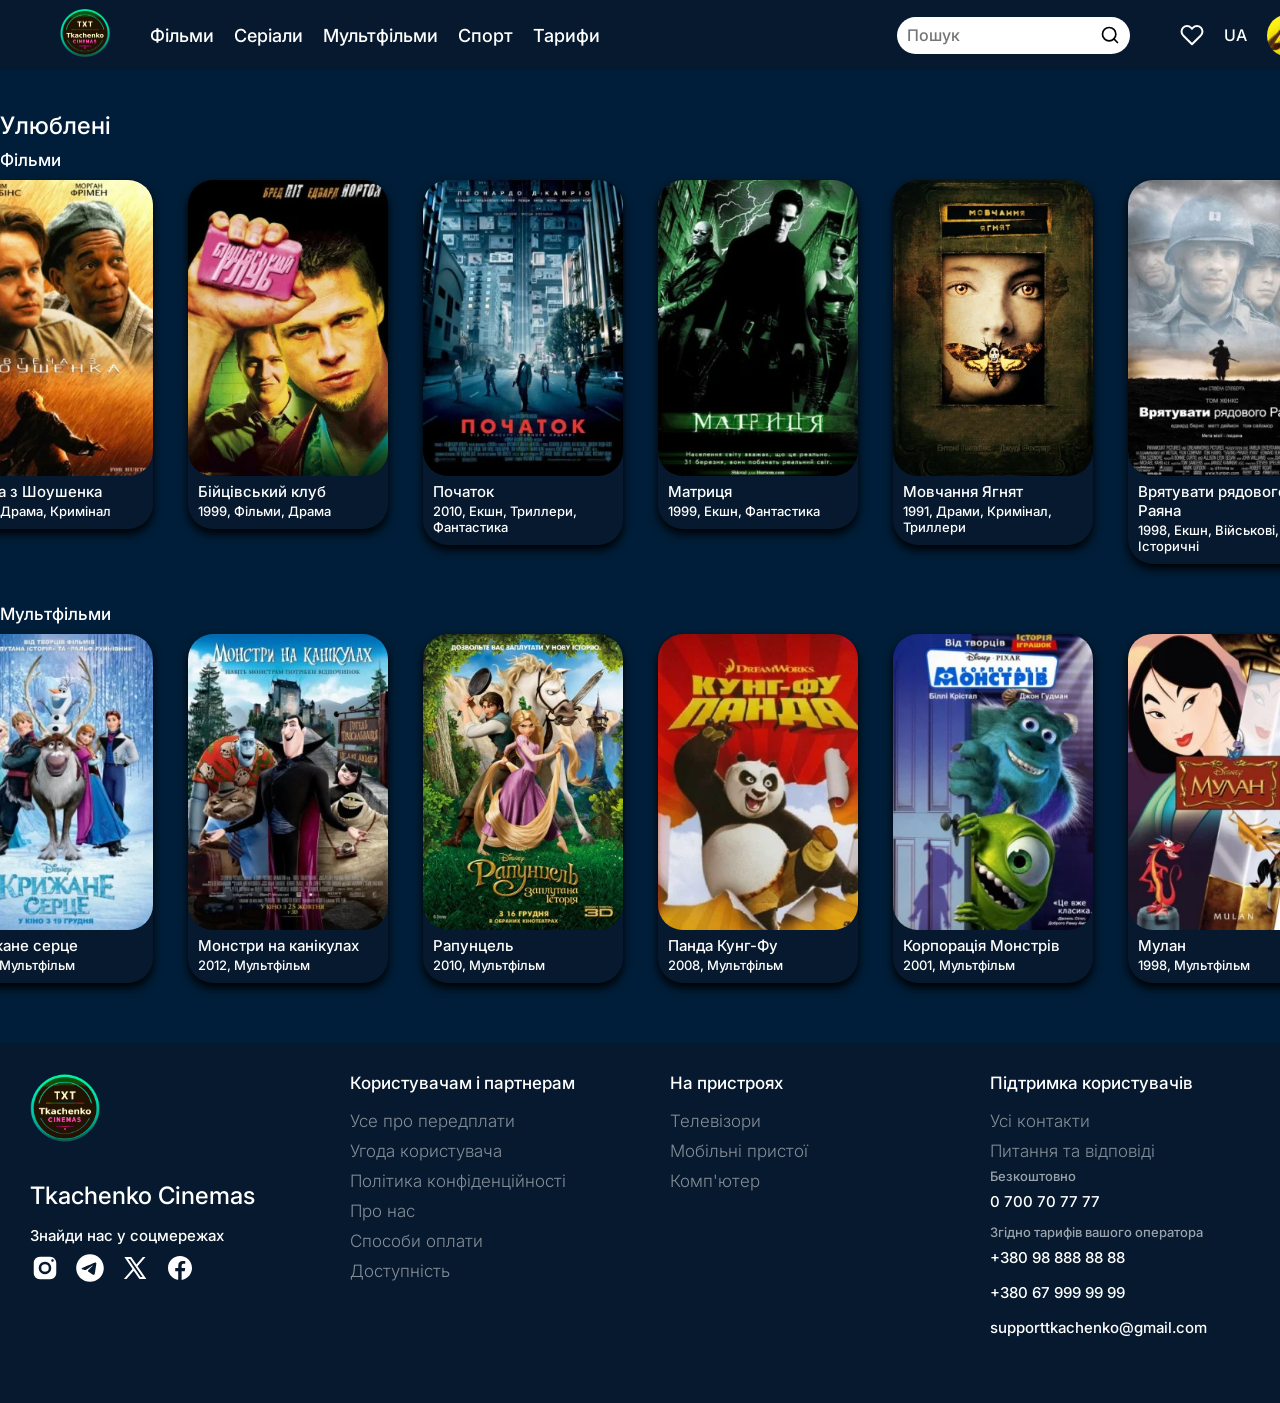
==== Lera/Favorites.html @ fb715da8 "Favorites" ====
<!DOCTYPE html>
<html lang="en">

<head>
    <meta charset="UTF-8">
    <link rel="stylesheet" href="FStyle.css">
    <link rel="preconnect" href="https://fonts.googleapis.com">
    <link rel="preconnect" href="https://fonts.gstatic.com" crossorigin>
    <link
        href="https://fonts.googleapis.com/css2?family=Inter:ital,opsz,wght@0,14..32,100..900;1,14..32,100..900&display=swap"
        rel="stylesheet">
    <meta name="viewport" content="width=device-width, initial-scale=1.0">
    <link rel="icon" type="image/x-icon" href="images/logo.png">
    <title>Tkachenko Cinema</title>
</head>
<body>
    
   <div class="header">
        <a href="HomePage.html">
            <img class="logo" src="images/logo.png" alt="logo">
        </a>
        <ul>
            <li class="header-btn"> <a href="#">Фільми</a></li>
            <li class="header-btn"> <a href="#">Серіали</a></li>
            <li class="header-btn"> <a href="#">Мультфільми</a></li>
            <li class="header-btn"> <a href="#">Спорт</a></li>
            <li class="header-btn"> <a href="#">Тарифи</a></li>
        </ul>
        <div class="search" id="search">
            <div class="search-input" id="search-input">
                <input placeholder="Пошук" id="input">
                <img class="search-img" src="icons/search.svg" alt="search-img">
            </div>
            <div class="suggestions" id="suggestions">
                <a href="/Vika/Film.html">
                    <div class="suggestion">
                        <img src="images/1.1.png" alt="">
                        <h5>Поганці 2</h5>
                        <h6>2025, Сімейні</h6>
                    </div>
                </a>
                <a href="/Vika/Film.html">
                    <div class="suggestion">
                        <img src="images/1.2.png" alt="">
                        <h5>Балерина</h5>
                        <h6>2025, Екшн</h6>
                    </div>
                </a>
                <a href="/Vika/Film.html">
                    <div class="suggestion">
                        <img src="images/1.3.png" alt="">
                        <h5>Місія неможлива: Фінальна розплата</h5>
                        <h6>2025, Екшн</h6>
                    </div>
                </a>
                <a href="/Vika/Film.html">
                    <div class="suggestion">
                        <img src="images/1.4.png" alt="">
                        <h5>Як приборкати дракона</h5>
                        <h6>2025, Екшн</h6>
                    </div>
                </a>
                <a class="search-btn" href="SearchPage.html">Розширений пошук</a>
            </div>
        </div>
        <div class="profile">
            <a class="favorites-btn" href="/Lera/Favorites.html"></a>
            <h4 class="lang">UA</h4>
            <a class="profile-btn" href="/Lera/Profile.html"></a>
        </div>
    </div>

    <!-- ОСНОВНИЙ КОНТЕНТ СТОРІНКИ "УЛЮБЛЕНІ" -->
    <div class="Genre-name">
        <h2>Улюблені</h2>
    </div>

    <!-- Блок Улюблені Фільми -->
    <div class="Genre-name">
        <h3>Фільми</h3>
    </div>
    <div class="Films">
       
        <a href="/Vika/Film.html">
            <div class="card">
                <img class="film-img" src="images/fav-1.png" alt="">
                <h5>Назад у майбутнє</h5>
                <h6>1985, Фантастика</h6>
            </div>
        </a>
       <a href="/Vika/Film.html">
            <div class="card">
                <img class="film-img" src="images/fav-2.png" alt="">
                <h5>Втеча з Шоушенка</h5>
                <h6>1994, Драма, Кримінал</h6>
            </div>
        </a>
        <a href="/Vika/Film.html">
            <div class="card">
                <img class="film-img" src="images/fav-3.png" alt="">
                <h5>Бійцівський клуб</h5>
                <h6>1999, Фільми, Драма</h6>
            </div>
        </a>
        <a href="/Vika/Film.html">
            <div class="card">
                <img class="film-img" src="images/fav-4.png" alt="">
                <h5>Початок</h5>
                <h6>2010, Екшн, Триллери, Фантастика</h6>
            </div>
        </a>
        <a href="/Vika/Film.html">
            <div class="card">
                <img class="film-img" src="images/fav-5.png" alt="">
                <h5>Матриця</h5>
                <h6>1999, Екшн, Фантастика</h6>
            </div>
        </a>
        <a href="/Vika/Film.html">
            <div class="card">
                <img class="film-img" src="images/fav-6.png" alt="">
                <h5>Мовчання Ягнят</h5>
                <h6>1991, Драми, Кримінал, Триллери</h6>
            </div>
        </a>
        <a href="/Vika/Film.html">
            <div class="card">
                <img class="film-img" src="images/fav-7.png" alt="">
                <h5>Врятувати рядового Раяна</h5>
                <h6>1998, Екшн, Військові, Історичні</h6>
            </div>
        </a>
        <a href="/Vika/Film.html">
            <div class="card">
                <img class="film-img" src="images/fav-8.png" alt="">
                <h5>Віднесені привидами</h5>
                <h6>2001, Аніме</h6>
            </div>
        </a>
       
    </div>

    
    <div class="Genre-name">
        <h3>Мультфільми</h3>
    </div>
    <div class="Films">
        <a href="/Vika/Film.html">
            <div class="card">
                <img class="film-img" src="images/fav-11.png" alt="">
                <h5>Тачки</h5>
                <h6>2006, Мультфільми</h6>
            </div>
        </a>
        <a href="/Vika/Film.html">
            <div class="card">
                <img class="film-img" src="images/fav-12.png" alt="">
                <h5>Крижане серце</h5>
                <h6>2013, Мультфільм</h6>
            </div>
        </a>
        <a href="/Vika/Film.html">
            <div class="card">
                <img class="film-img" src="images/fav-13.png" alt="">
                <h5>Монстри на канікулах</h5>
                <h6>2012, Мультфільм</h6>
            </div>
        </a>
        <a href="/Vika/Film.html">
            <div class="card">
                <img class="film-img" src="images/fav-14.png" alt="">
                <h5>Рапунцель</h5>
                <h6>2010, Мультфільм</h6>
            </div>
        </a>
        <a href="/Vika/Film.html">
            <div class="card">
                <img class="film-img" src="images/fav-15.png" alt="">
                <h5>Панда Кунг-Фу</h5>
                <h6>2008, Мультфільм</h6>
            </div>
        </a>
        <a href="/Vika/Film.html">
            <div class="card">
                <img class="film-img" src="images/fav-16.png" alt="">
                <h5>Корпорація Монстрів</h5>
                <h6>2001, Мультфільм</h6>
            </div>
        </a>
        <a href="/Vika/Film.html">
            <div class="card">
                <img class="film-img" src="images/fav-17.png" alt="">
                <h5>Мулан</h5>
                <h6>1998, Мультфільм</h6>
            </div>
        </a>
        <a href="/Vika/Film.html">
            <div class="card">
                <img class="film-img" src="images/fav-18.png" alt="">
                <h5>Нікчемний Я</h5>
                <h6>2010, Мультфільм</h6>
            </div>
        </a>
      
       
    </div>

    
    <div class="footer">
        <div class="footer-block">
            <img src="images/logo.png" alt="">
            <h2>Tkachenko Cinemas</h2>
            <h5>Знайди нас у соцмережах</h5>
            <div class="social-btn">
                <a class="instagram" href="#"></a>
                <a class="telegram" href="#"></a>
                <a class="X" href="#"></a>
                <a class="facebook" href="#"></a>
            </div>
        </div>
        <div class="footer-block">
            <h3>Користувачам і партнерам</h3>
            <div class="link">
                <a href="#">Усе про передплати </a>
            </div>
            <div class="link">
                <a href="#">Угода користувача </a>
            </div>
            <div class="link">
                <a href="#">Політика конфіденційності </a>
            </div>
            <div class="link">
                <a href="#">Про нас </a>
            </div>
            <div class="link">
                <a href="#">Способи оплати </a>
            </div>
            <div class="link">
                <a href="#">Доступність </a>
            </div>
        </div>
        <div class="footer-block">
            <h3>На пристроях</h3>
            <div class="link">
                <a href="#">Телевізори </a>
            </div>
            <div class="link">
                <a href="#">Мобільні пристої </a>
            </div>
            <div class="link">
                <a href="#">Комп'ютер </a>
            </div>
        </div>
        <div class="footer-block">
            <h3>Підтримка користувачів</h3>
            <div class="link">
                <a href="#">Усі контакти </a>
            </div>
            <div class="link">
                <a href="#">Питання та відповіді </a>
            </div>
            <h6>Безкоштовно</h6>
            <h5>0 700 70 77 77</h5>
            <h6>Згідно тарифів вашого оператора</h6>
            <h5>+380 98 888 88 88</h5>
            <h5>+380 67 999 99 99</h5>
            <h5>supporttkachenko@gmail.com</h5>
        </div>
    </div>

    <script src="HPJS.js" defer></script>
</body>
---- Lera/FStyle.css ----
* {
    margin: 0;
    width: 100%;
    height: 100%;
}

body {
    background-color: #001e39;
    justify-content: center;
    justify-items: center;

}

.header {
    display: flex;
    align-items: center;
    width: 100%;
    height: 70px;
    background-color: #06192E;
    padding-left: 60px;
}

.logo {
    height: 50px;
    width: 50px;
}

ul {
    display: flex;
    flex-flow: row;
    list-style: none;
    align-items: center;
    overflow: hidden;
    gap: 20px;
    white-space: nowrap;
}

.header-btn {
    font-size: 18px;
    font-weight: 700;
    height: 50%;
    width: auto;
}

li {
    align-content: center;
    text-align: center;
    cursor: pointer;
    display: flex;
}

li a {
    height: 100%;
    width: 100%;
}

a {
    height: auto;
    width: auto;
    text-decoration: none;
    font-size: 18px;
    text-align: center;
    align-content: center;
}

.search {
    display: flex;
    position: relative;
    width: 400px;
    height: 35px;
    flex-direction: column;
}

.search-input {
    position: relative;
    display: flex;
    justify-content: flex-end;
    align-items: center;
    z-index: 11;
    height: 35px;
}


input {
    position: absolute;
    align-content: center;
    width: 100%;
    font-size: 16px;
    border-radius: 34px;
    border: none;
    padding-left: 10px;
    color: black !important;
    outline: none;
}

input:focus {
    outline: none;
    box-shadow: none;
    border: none;
}

.search img {
    position: absolute;
    width: 20px;
    height: 20px;
    margin-right: 10px;

}

.suggestions {
    position: absolute;
    border-radius: 0px 0px 25px 25px;
    margin-top: 17.5px;
    padding-top: 27.5px;
    padding-bottom: 10px;
    z-index: 10;
    gap: 10px;
    width: 100%;
    height: auto;
    display: flex;
    flex-direction: column;
    background-color: #06192E;
    display: none;
    transition: 0.5s;
}

.search-btn {
    color: black;
    padding: 10px 0px;
    background-color: white;
    height: auto;
    font-size: 17px;
    border-radius: 10px;
    margin: 10px 10px;
    box-shadow: 0px 3px 7px black;
}

.suggestion {
    position: relative;
    height: auto;
    width: auto;
    display: flex;
    justify-content: center;
    flex-direction: column;
    border: 1px solid;
    border-color: black;
    border-radius: 10px;
    align-content: center;
    text-align: start !important;
    margin: 0px 10px;
    transition: 0.25s;
    box-shadow: 0px 3px 7px black;
}

.suggestion:hover {
    background-color: #001e39;
}

.suggestion img {
    position: absolute;
    width: 50px;
    height: 65px;
    margin-left: 7px;
}

.suggestion h5,
.suggestion h6 {
    margin-left: 70px;
    height: auto;
    width: auto;
}

.suggestion h5 {
    margin-top: 10px;
}

.suggestion h6 {
    margin-top: 5px;
    margin-bottom: 25px;
}

.profile {
    margin-left: 50px;
    margin-right: 30px;
    width: 200px;
    align-Items: center;
    display: flex;
    gap: 20px;

}

.lang {
    height: auto;
    width: auto;
}

.profile-btn,
.favorites-btn,
.social-btn a,
.footer-block img {
    overflow: hidden;
    white-space: nowrap;
    text-overflow: ellipsis;
    border: none;
    cursor: pointer;
    color: transparent;
    background-size: cover;
    background-repeat: no-repeat;
    background-position: center;
    background-color: transparent;
}

.profile-btn {
    height: 43px;
    width: 43px;
    border-radius: 50px;
    background-image: url("images/profileImg.png");
}

.favorites-btn {
    width: 24px;
    height: 24px;
    background-image: url("icons/heart.svg");
}

.lang,
input,
h2,
h5,
h3,
h6,
a {
    font-family: "Inter", sans-serif;
    font-optical-sizing: auto;
    font-weight: 500;
    color: white;
    font-style: normal;
    position: relative;
}


.Genre-name h2 {
    height: 70px;
    align-content: end;
}

.Genre-name {
    width: 1610px;
    height: auto;
    padding-bottom: 10px;
}

.Films {
    width: 1140px;
    justify-content: center;
    align-items: start;
    display: flex;
    height: auto;
    gap: 35px;
    margin: 0 auto 40px auto;
}

.card {
    display: inline-block;
    height: auto;
    width: 200px;
    border-radius: 25px;
    box-shadow: 0px 5px 10px black;
    cursor: pointer;
    transition: 0.5s;
    background-color: #06192E;
}

.card:hover {
    transform: scale(1.05);
}


.film-img {
    width: 100%;
    height: 83%;
    border-radius: 25px;
}

.card h5,
.card h6 {
    width: 90%;
    height: auto;
    padding-top: 2px;
    padding-left: 10px;
    padding-right: 10px;
    text-align: left;
    text-wrap: initial;
}

h3 {
    font-size: 17px;
    height: auto;
}

h5 {
    font-size: 15px;
}

.card h6 {
    padding-bottom: 10px;
}

h6 {
    height: auto;
    font-size: 13px;
}


.footer {
    margin-top: 60px;
    width: 100%;
    height: 40%;
    display: flex;
    flex-direction: row;
    background-color: #06192E;
}

.footer-block {
    display: flex;
    flex-direction: column;
    height: auto;
    padding-top: 30px;
    padding-left: 30px;
}

.footer-block h2,
.footer-block h5 {
    height: auto;
    margin-top: 8px;
    margin-bottom: 8px;
}

.footer-block img {
    width: 70px;
    height: 70px;
    margin-bottom: 30px;
}

.footer-block div {
    display: flex;
    flex-direction: row;
    gap: 15px;
    height: 30px;
}

.social-btn a {
    width: 30px;
    height: 30px;
}


/*-------------------------------------------------*/

.instagram {
    background-image: url("icons/instagram.svg");
}

.telegram {
    background-image: url("icons/telegram.svg");
}

.X {
    background-image: url("icons/X.svg");
}

.facebook {
    background-image: url("icons/facebook.svg");
}

/*-------------------------------------------------*/

.footer-block h3 {
    margin-bottom: 10px;
}

.footer-block h6 {
    opacity: 0.6;
    margin-top: 5px;
}

.link {
    height: auto;
}

.link a {
    opacity: 0.5;
    font-size: 17px;
    margin-top: 8px;
    font-weight: 300;
    text-align: center;
    justify-content: start;
    margin-bottom: 8px;
    height: auto;
    width: auto;
    transition: 0.3s;
}

.link a:hover {
    opacity: 1;
}
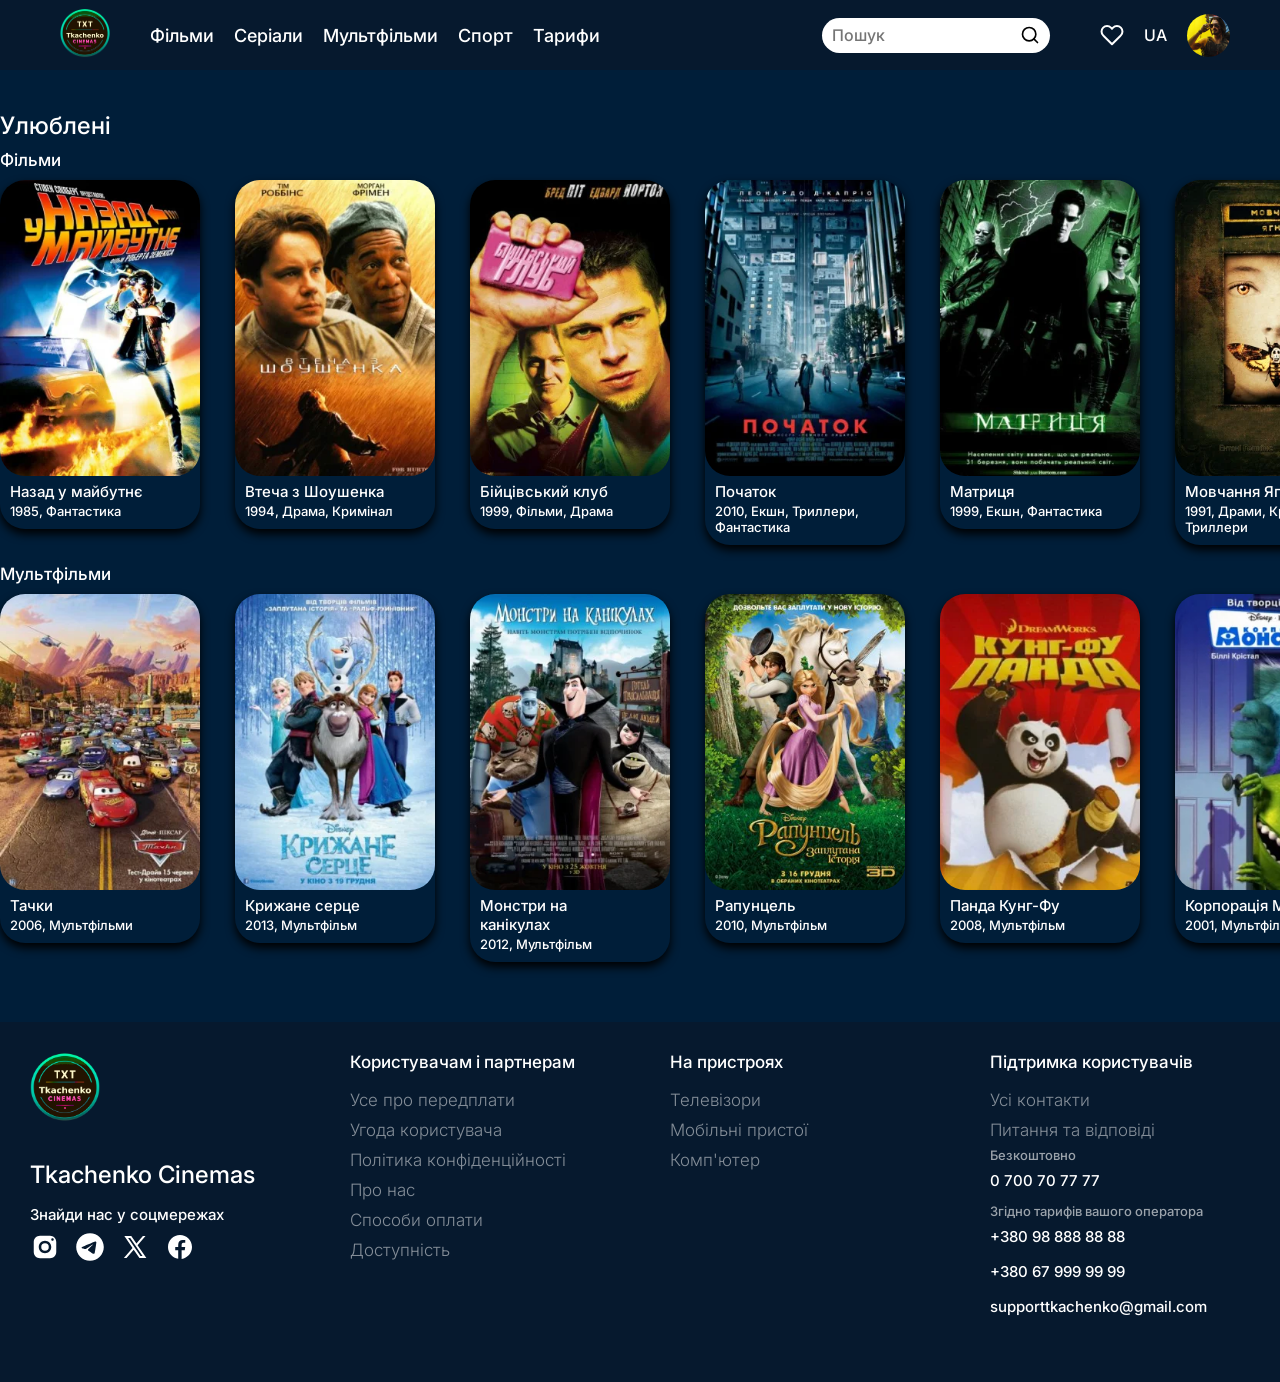
==== commit 4515c684: "1.1" ====
--- a/Lera/Favorites.html
+++ b/Lera/Favorites.html
@@ -13,11 +13,12 @@
     <link rel="icon" type="image/x-icon" href="images/logo.png">
     <title>Tkachenko Cinema</title>
 </head>
+
 <body>
-    
-   <div class="header">
-        <a href="HomePage.html">
-            <img class="logo" src="images/logo.png" alt="logo">
+
+    <div class="header">
+        <a href="/Roma/HomePage.html">
+            <img class="logo" src="/images/logo.png" alt="logo">
         </a>
         <ul>
             <li class="header-btn"> <a href="#">Фільми</a></li>
@@ -29,38 +30,38 @@
         <div class="search" id="search">
             <div class="search-input" id="search-input">
                 <input placeholder="Пошук" id="input">
-                <img class="search-img" src="icons/search.svg" alt="search-img">
+                <img class="search-img" src="/icons/search.svg" alt="search-img">
             </div>
             <div class="suggestions" id="suggestions">
                 <a href="/Vika/Film.html">
                     <div class="suggestion">
-                        <img src="images/1.1.png" alt="">
+                        <img src="/images/1.1.png" alt="">
                         <h5>Поганці 2</h5>
                         <h6>2025, Сімейні</h6>
                     </div>
                 </a>
                 <a href="/Vika/Film.html">
                     <div class="suggestion">
-                        <img src="images/1.2.png" alt="">
+                        <img src="/images/1.2.png" alt="">
                         <h5>Балерина</h5>
                         <h6>2025, Екшн</h6>
                     </div>
                 </a>
                 <a href="/Vika/Film.html">
                     <div class="suggestion">
-                        <img src="images/1.3.png" alt="">
+                        <img src="/images/1.3.png" alt="">
                         <h5>Місія неможлива: Фінальна розплата</h5>
                         <h6>2025, Екшн</h6>
                     </div>
                 </a>
                 <a href="/Vika/Film.html">
                     <div class="suggestion">
-                        <img src="images/1.4.png" alt="">
+                        <img src="/images/1.4.png" alt="">
                         <h5>Як приборкати дракона</h5>
                         <h6>2025, Екшн</h6>
                     </div>
                 </a>
-                <a class="search-btn" href="SearchPage.html">Розширений пошук</a>
+                <a class="search-btn" href="/Roma/SearchPage.html">Розширений пошук</a>
             </div>
         </div>
         <div class="profile">
@@ -80,135 +81,119 @@
         <h3>Фільми</h3>
     </div>
     <div class="Films">
-       
-        <a href="/Vika/Film.html">
-            <div class="card">
-                <img class="film-img" src="images/fav-1.png" alt="">
+        <a href="/Vika/Film.html">
+            <div class="card">
+                <img class="film-img" src="/images/favorites/fav-1.png" alt="">
                 <h5>Назад у майбутнє</h5>
                 <h6>1985, Фантастика</h6>
             </div>
         </a>
-       <a href="/Vika/Film.html">
-            <div class="card">
-                <img class="film-img" src="images/fav-2.png" alt="">
+        <a href="/Vika/Film.html">
+            <div class="card">
+                <img class="film-img" src="/images/favorites/fav-2.png" alt="">
                 <h5>Втеча з Шоушенка</h5>
                 <h6>1994, Драма, Кримінал</h6>
             </div>
         </a>
         <a href="/Vika/Film.html">
             <div class="card">
-                <img class="film-img" src="images/fav-3.png" alt="">
+                <img class="film-img" src="/images/favorites/fav-3.png" alt="">
                 <h5>Бійцівський клуб</h5>
                 <h6>1999, Фільми, Драма</h6>
             </div>
         </a>
         <a href="/Vika/Film.html">
             <div class="card">
-                <img class="film-img" src="images/fav-4.png" alt="">
+                <img class="film-img" src="/images/favorites/fav-4.png" alt="">
                 <h5>Початок</h5>
                 <h6>2010, Екшн, Триллери, Фантастика</h6>
             </div>
         </a>
         <a href="/Vika/Film.html">
             <div class="card">
-                <img class="film-img" src="images/fav-5.png" alt="">
+                <img class="film-img" src="/images/favorites/fav-5.png" alt="">
                 <h5>Матриця</h5>
                 <h6>1999, Екшн, Фантастика</h6>
             </div>
         </a>
         <a href="/Vika/Film.html">
             <div class="card">
-                <img class="film-img" src="images/fav-6.png" alt="">
+                <img class="film-img" src="/images/favorites/fav-6.png" alt="">
                 <h5>Мовчання Ягнят</h5>
                 <h6>1991, Драми, Кримінал, Триллери</h6>
             </div>
         </a>
         <a href="/Vika/Film.html">
             <div class="card">
-                <img class="film-img" src="images/fav-7.png" alt="">
+                <img class="film-img" src="/images/favorites/fav-7.png" alt="">
                 <h5>Врятувати рядового Раяна</h5>
                 <h6>1998, Екшн, Військові, Історичні</h6>
             </div>
         </a>
-        <a href="/Vika/Film.html">
-            <div class="card">
-                <img class="film-img" src="images/fav-8.png" alt="">
-                <h5>Віднесені привидами</h5>
-                <h6>2001, Аніме</h6>
-            </div>
-        </a>
-       
-    </div>
-
-    
+    </div>
+
+
     <div class="Genre-name">
         <h3>Мультфільми</h3>
     </div>
     <div class="Films">
         <a href="/Vika/Film.html">
             <div class="card">
-                <img class="film-img" src="images/fav-11.png" alt="">
+                <img class="film-img" src="/images/favorites/fav-11.png" alt="">
                 <h5>Тачки</h5>
                 <h6>2006, Мультфільми</h6>
             </div>
         </a>
         <a href="/Vika/Film.html">
             <div class="card">
-                <img class="film-img" src="images/fav-12.png" alt="">
+                <img class="film-img" src="/images/favorites/fav-12.png" alt="">
                 <h5>Крижане серце</h5>
                 <h6>2013, Мультфільм</h6>
             </div>
         </a>
         <a href="/Vika/Film.html">
             <div class="card">
-                <img class="film-img" src="images/fav-13.png" alt="">
+                <img class="film-img" src="/images/favorites/fav-13.png" alt="">
                 <h5>Монстри на канікулах</h5>
                 <h6>2012, Мультфільм</h6>
             </div>
         </a>
         <a href="/Vika/Film.html">
             <div class="card">
-                <img class="film-img" src="images/fav-14.png" alt="">
+                <img class="film-img" src="/images/favorites/fav-14.png" alt="">
                 <h5>Рапунцель</h5>
                 <h6>2010, Мультфільм</h6>
             </div>
         </a>
         <a href="/Vika/Film.html">
             <div class="card">
-                <img class="film-img" src="images/fav-15.png" alt="">
+                <img class="film-img" src="/images/favorites/fav-15.png" alt="">
                 <h5>Панда Кунг-Фу</h5>
                 <h6>2008, Мультфільм</h6>
             </div>
         </a>
         <a href="/Vika/Film.html">
             <div class="card">
-                <img class="film-img" src="images/fav-16.png" alt="">
+                <img class="film-img" src="/images/favorites/fav-16.png" alt="">
                 <h5>Корпорація Монстрів</h5>
                 <h6>2001, Мультфільм</h6>
             </div>
         </a>
         <a href="/Vika/Film.html">
             <div class="card">
-                <img class="film-img" src="images/fav-17.png" alt="">
-                <h5>Мулан</h5>
-                <h6>1998, Мультфільм</h6>
-            </div>
-        </a>
-        <a href="/Vika/Film.html">
-            <div class="card">
-                <img class="film-img" src="images/fav-18.png" alt="">
+                <img class="film-img" src="/images/favorites/fav-18.png" alt="">
                 <h5>Нікчемний Я</h5>
                 <h6>2010, Мультфільм</h6>
             </div>
         </a>
-      
-       
-    </div>
-
-    
+
+
+    </div>
+
+
     <div class="footer">
         <div class="footer-block">
-            <img src="images/logo.png" alt="">
+            <img src="/images/logo.png" alt="">
             <h2>Tkachenko Cinemas</h2>
             <h5>Знайди нас у соцмережах</h5>
             <div class="social-btn">
@@ -268,5 +253,5 @@
         </div>
     </div>
 
-    <script src="HPJS.js" defer></script>
+    <script src="FPJS.js" defer></script>
 </body>
--- a/Lera/FStyle.css
+++ b/Lera/FStyle.css
@@ -2,6 +2,7 @@
     margin: 0;
     width: 100%;
     height: 100%;
+    box-sizing: border-box;
 }
 
 body {
@@ -30,9 +31,7 @@
     flex-flow: row;
     list-style: none;
     align-items: center;
-    overflow: hidden;
     gap: 20px;
-    white-space: nowrap;
 }
 
 .header-btn {
@@ -188,6 +187,7 @@
     gap: 20px;
 
 }
+
 
 .lang {
     height: auto;
@@ -214,13 +214,14 @@
     height: 43px;
     width: 43px;
     border-radius: 50px;
-    background-image: url("images/profileImg.png");
+    margin-right: 20px;
+    background-image: url("/images/profileImg.png");
 }
 
 .favorites-btn {
     width: 24px;
     height: 24px;
-    background-image: url("icons/heart.svg");
+    background-image: url("/icons/heart.svg");
 }
 
 .lang,
@@ -251,13 +252,12 @@
 }
 
 .Films {
-    width: 1140px;
+    width: 1610px;
     justify-content: center;
     align-items: start;
     display: flex;
     height: auto;
     gap: 35px;
-    margin: 0 auto 40px auto;
 }
 
 .card {
@@ -268,7 +268,6 @@
     box-shadow: 0px 5px 10px black;
     cursor: pointer;
     transition: 0.5s;
-    background-color: #06192E;
 }
 
 .card:hover {
@@ -358,19 +357,19 @@
 /*-------------------------------------------------*/
 
 .instagram {
-    background-image: url("icons/instagram.svg");
+    background-image: url("/icons/instagram.svg");
 }
 
 .telegram {
-    background-image: url("icons/telegram.svg");
+    background-image: url("/icons/telegram.svg");
 }
 
 .X {
-    background-image: url("icons/X.svg");
+    background-image: url("/icons/X.svg");
 }
 
 .facebook {
-    background-image: url("icons/facebook.svg");
+    background-image: url("/icons/facebook.svg");
 }
 
 /*-------------------------------------------------*/
